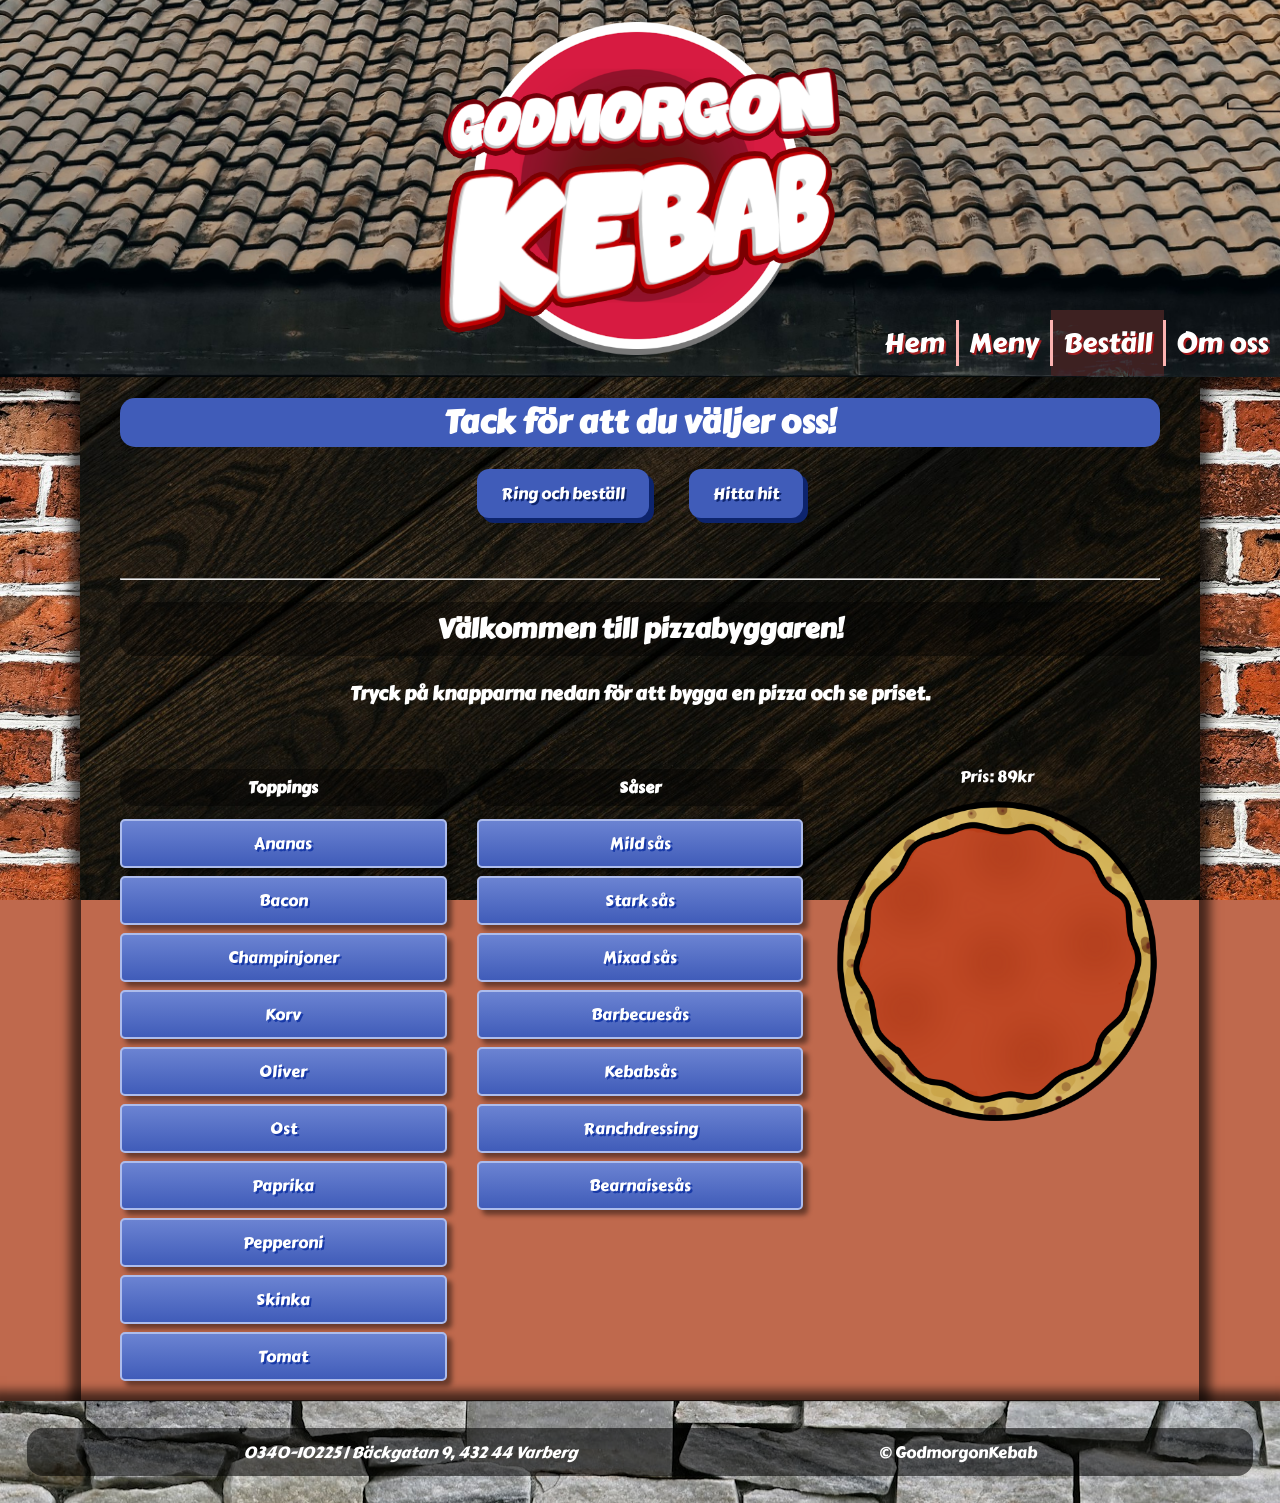
==== bestall/index.html @ c30881fc "Add text in <a> tag for screenreaders" ====
<!doctype html>
<html lang="en">
	<head>
		<meta charset="UTF-8" />
		<title>GodmorgonKebab</title>
		<link rel="stylesheet" href="/bestall/style.css" />
		<link rel="icon" type="image/x-icon" href="/favicon.png" />
		<meta name="viewport" content="width=device-width, initial-scale=1.0" />
	</head>
	<body>
		<header>
			<a href="/" id="logo">GodmorgonKebab Logo</a>
		</header>

		<nav>
			<ul>
				<li><a href="/">Hem</a>
					<div class="vl"></div></li>

				<li><a href="/meny/">Meny</a>
					<div class="vl"></div></li>

				<li><a href="/bestall/" class="active">Beställ</a>
					<div class="vl"></div></li>

				<li><a href="/om-oss/">Om&nbsp;oss</a>
			</ul>
		</nav>

		<main>
			<h1>Tack för att du väljer oss!</h1>

			<div class="button-container">
				<a class="btn" href="tel:034010225"> Ring och beställ </a>
				<a
					class="btn"
					href="https://maps.app.goo.gl/Prs6MSkH4iLj1oy38"
					target="_blank"
				>
					Hitta hit
				</a>
			</div>

			<hr />

			<h2>Välkommen till pizzabyggaren!</h2>
			<h3>Tryck på knapparna nedan för att bygga en pizza och se priset.</h3>
			<noscript
				>Tyvärr funkar i
                nte pizzabyggaren på din webbläsare!</noscript
			>

			<section class="pizza-builder">
				<div class="topping-column">
					<h4>Toppings</h4>
					<button type="button">Ananas</button>
					<button type="button">Bacon</button>
					<button type="button">Champinjoner</button>
					<button type="button">Korv</button>
					<button type="button">Oliver</button>
					<button type="button">Ost</button>
					<button type="button">Paprika</button>
					<button type="button">Pepperoni</button>
					<button type="button">Skinka</button>
					<button type="button">Tomat</button>
				</div>

				<div class="sauce-column">
					<h4>Såser</h4>
					<button type="button">Mild sås</button>
                    <button type="button">Stark sås</button>
                    <button type="button">Mixad sås</button>
					<button type="button">Barbecuesås</button>
					<button type="button">Kebabsås</button>
					<button type="button">Ranchdressing</button>
                    <button type="button">Bearnaisesås</button>
				</div>

				<div id="pizza">
                    <p id="price">Pris: 89kr</p>
					<script src="script.js"></script>
					<img
						src="/assets/images/toppings/bas.png"
						alt="Pizza Base"
						style="z-index: -2;"
					/>
				</div>
			</section>
		</main>

		<footer>
			<div class="footer-background">
				<address>0340-10225 | Bäckgatan 9, 432 44 Varberg</address>
				<p>&copy; GodmorgonKebab</p>
			</div>
		</footer>
	</body>
</html>
---- bestall/style.css ----
/* Importerar css koden från gemensamma css filen i parent folder */
@import url("/style.css");

button {
	font-family: "Carter One", system-ui;
	display: inline-block;
	padding: 12px 24px;
	background-image: linear-gradient(to top, var(--blue), var(--lighter-blue));
	color: white;
	text-decoration: none;
	border-radius: 5px;
	box-shadow: 5px 5px 5px rgb(0 0 0 / 0.45);
	text-shadow: 2px 2px 0 var(--darker-blue);
	border: 2px solid var(--lightest-blue);
	font-size: 1.1rem;
}

button:hover,
button:focus {
	filter: brightness(120%);
}

button:active {
	filter: brightness(100%);
}

h1,
h2,
h3 {
	text-align: center;
}

h1 {
	background-color: var(--blue);
	border-radius: 15px;
}

h2 {
	background-color: rgb(0 0 0 / 0.4);
	border-radius: 15px;
	padding: 6px 0;
	font-size: 1.7rem;
}

.btn {
	display: inline-block;
	padding: 12px 24px;
	background-color: var(--blue);
	color: white;
	text-decoration: none;
	border-radius: 12px;
	box-shadow: 5px 5px 0 var(--darkest-blue);
	text-shadow: 2px 2px 0 var(--darkest-blue);
	text-align: center;
}

.btn:hover,
.btn:focus {
	background-color: var(--darker-blue);
}

.btn:focus {
	outline: 5px dotted var(--lightest-blue);
}

.button-container {
	display: flex;
	justify-content: center;
	gap: 40px;
}

@media screen and (max-width: 786px) {
	.button-container {
		gap: 10px;
	}
}

hr {
	margin-top: 60px;
}

.pizza-builder {
	display: flex;
	flex-direction: row;
	flex-wrap: wrap;
	gap: 30px;
	margin-bottom: 20px;
	margin-top: 40px;
	justify-content: center;
	align-items: flex-start;
}

.topping-column,
.sauce-column {
	flex: 1;
	display: flex;
	flex-direction: column;
	gap: 8px;
}

.topping-column h4,
.sauce-column h4 {
	background-color: rgb(0 0 0 / 0.4);
	border-radius: 15px;
	padding: 6px 0;
	text-align: center;
	margin-bottom: 5px;
}

.topping-column button,
.sauce-column button {
	width: 100%;
	padding: 10px 12px;
	font-size: 1rem;
	max-width: 600px;
	align-self: center;
}

#pizza {
	flex: 1;
	min-width: 250px;
	max-width: 350px;
	position: relative;
	aspect-ratio: 1 / 1;
	border-radius: 50%;
	margin: 0 auto 60px;
	order: 1;
}

#pizza img {
	position: absolute;
	width: 100%;
	height: 100%;
	object-fit: contain;
	top: 50px;
	left: 0;
	pointer-events: none;
}

@media screen and (max-width: 786px) {
	.pizza-builder {
		flex-direction: column;
		align-items: center;
	}

	.topping-column,
	.sauce-column,
	#pizza {
		width: 100%;
		max-width: 400px;
	}
}

p {
	text-align: center;
}
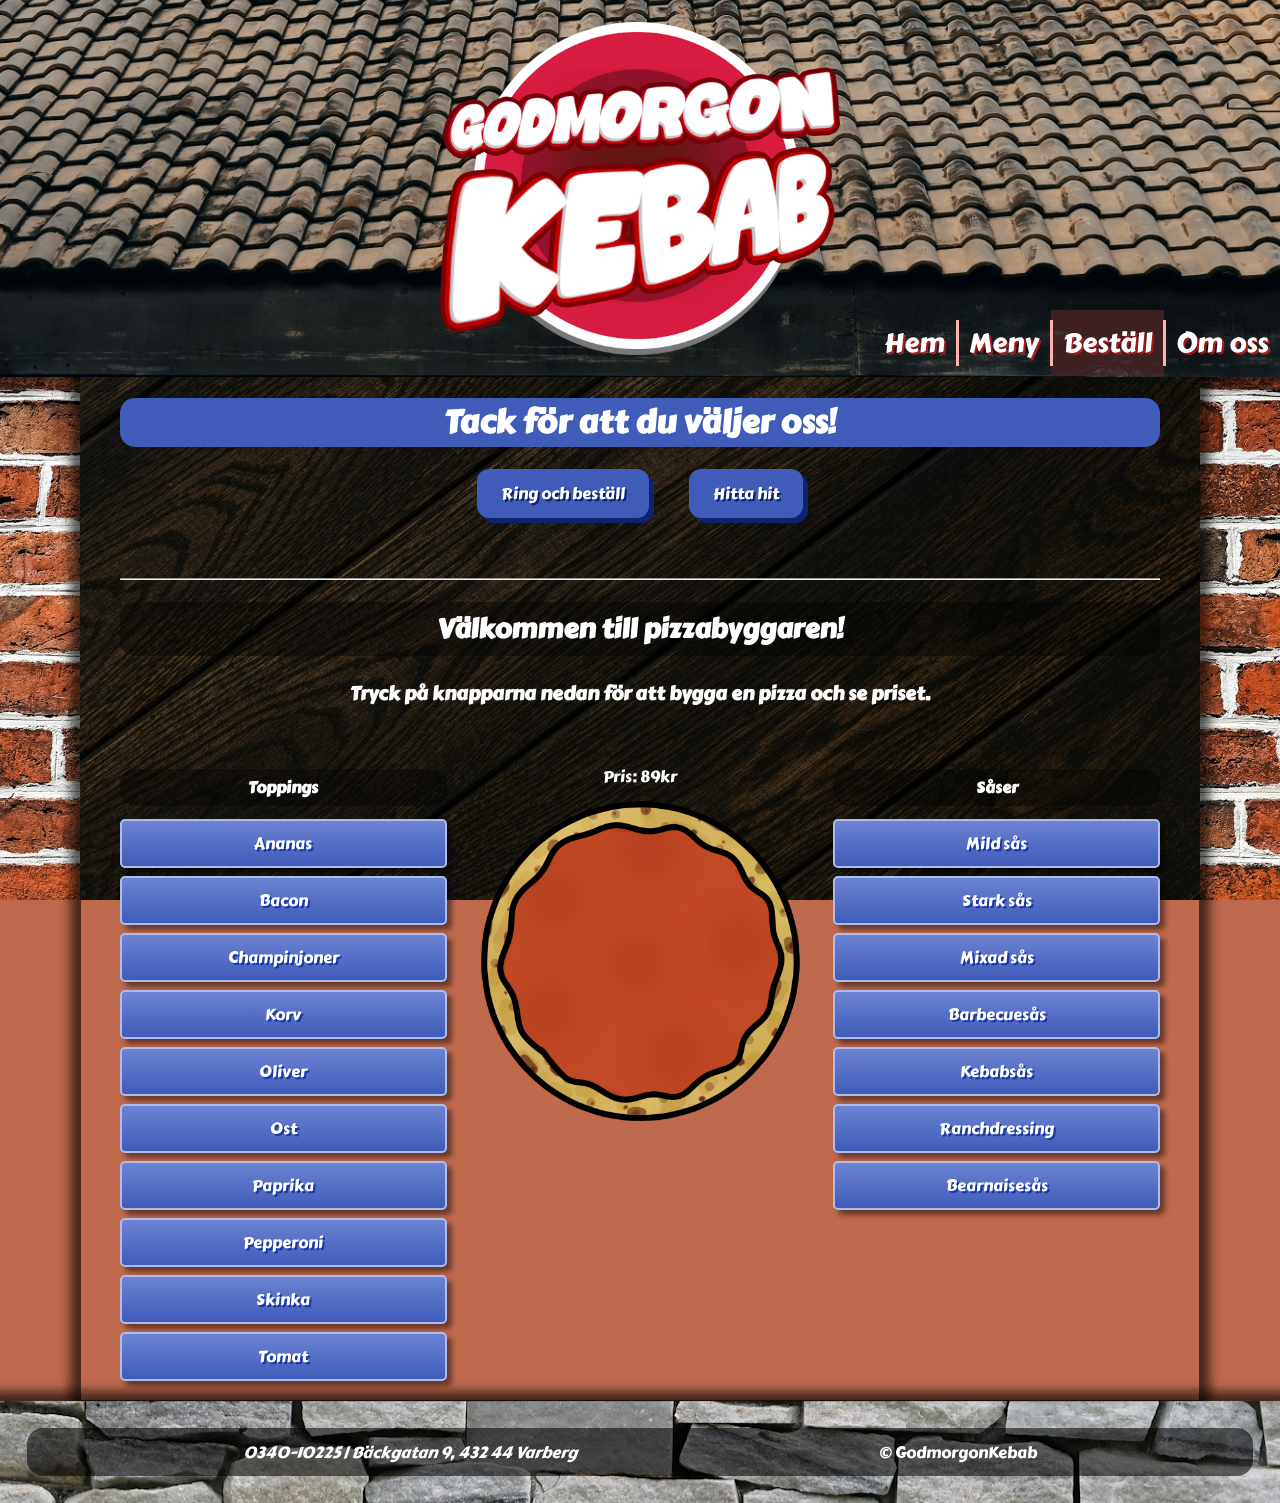
==== commit 66270633: "update html titles" ====
--- a/bestall/index.html
+++ b/bestall/index.html
@@ -2,7 +2,7 @@
 <html lang="en">
 	<head>
 		<meta charset="UTF-8" />
-		<title>GodmorgonKebab</title>
+		<title>Beställ</title>
 		<link rel="stylesheet" href="/bestall/style.css" />
 		<link rel="icon" type="image/x-icon" href="/favicon.png" />
 		<meta name="viewport" content="width=device-width, initial-scale=1.0" />
@@ -14,16 +14,22 @@
 
 		<nav>
 			<ul>
-				<li><a href="/">Hem</a>
-					<div class="vl"></div></li>
+				<li>
+					<a href="/">Hem</a>
+					<div class="vl"></div>
+				</li>
 
-				<li><a href="/meny/">Meny</a>
-					<div class="vl"></div></li>
+				<li>
+					<a href="/meny/">Meny</a>
+					<div class="vl"></div>
+				</li>
 
-				<li><a href="/bestall/" class="active">Beställ</a>
-					<div class="vl"></div></li>
+				<li>
+					<a href="/bestall/" class="active">Beställ</a>
+					<div class="vl"></div>
+				</li>
 
-				<li><a href="/om-oss/">Om&nbsp;oss</a>
+				<li><a href="/om-oss/">Om&nbsp;oss</a></li>
 			</ul>
 		</nav>
 
@@ -44,10 +50,11 @@
 			<hr />
 
 			<h2>Välkommen till pizzabyggaren!</h2>
-			<h3>Tryck på knapparna nedan för att bygga en pizza och se priset.</h3>
+			<h3>
+				Tryck på knapparna nedan för att bygga en pizza och se priset.
+			</h3>
 			<noscript
-				>Tyvärr funkar i
-                nte pizzabyggaren på din webbläsare!</noscript
+				>Tyvärr funkar i nte pizzabyggaren på din webbläsare!</noscript
 			>
 
 			<section class="pizza-builder">
@@ -68,16 +75,16 @@
 				<div class="sauce-column">
 					<h4>Såser</h4>
 					<button type="button">Mild sås</button>
-                    <button type="button">Stark sås</button>
-                    <button type="button">Mixad sås</button>
+					<button type="button">Stark sås</button>
+					<button type="button">Mixad sås</button>
 					<button type="button">Barbecuesås</button>
 					<button type="button">Kebabsås</button>
 					<button type="button">Ranchdressing</button>
-                    <button type="button">Bearnaisesås</button>
+					<button type="button">Bearnaisesås</button>
 				</div>
 
 				<div id="pizza">
-                    <p id="price">Pris: 89kr</p>
+					<p id="price">Pris: 89kr</p>
 					<script src="script.js"></script>
 					<img
 						src="/assets/images/toppings/bas.png"
--- a/bestall/style.css
+++ b/bestall/style.css
@@ -90,6 +90,14 @@
 	align-items: flex-start;
 }
 
+.topping-column {
+	order: 1;
+}
+
+.sauce-column {
+	order: 3;
+}
+
 .topping-column,
 .sauce-column {
 	flex: 1;
@@ -119,12 +127,12 @@
 #pizza {
 	flex: 1;
 	min-width: 250px;
-	max-width: 350px;
+	max-width: 400px;
 	position: relative;
 	aspect-ratio: 1 / 1;
 	border-radius: 50%;
 	margin: 0 auto 60px;
-	order: 1;
+	order: 2;
 }
 
 #pizza img {
@@ -147,7 +155,11 @@
 	.sauce-column,
 	#pizza {
 		width: 100%;
-		max-width: 400px;
+		max-width: 268px;
+	}
+
+	#pizza {
+		order: -1;
 	}
 }
 
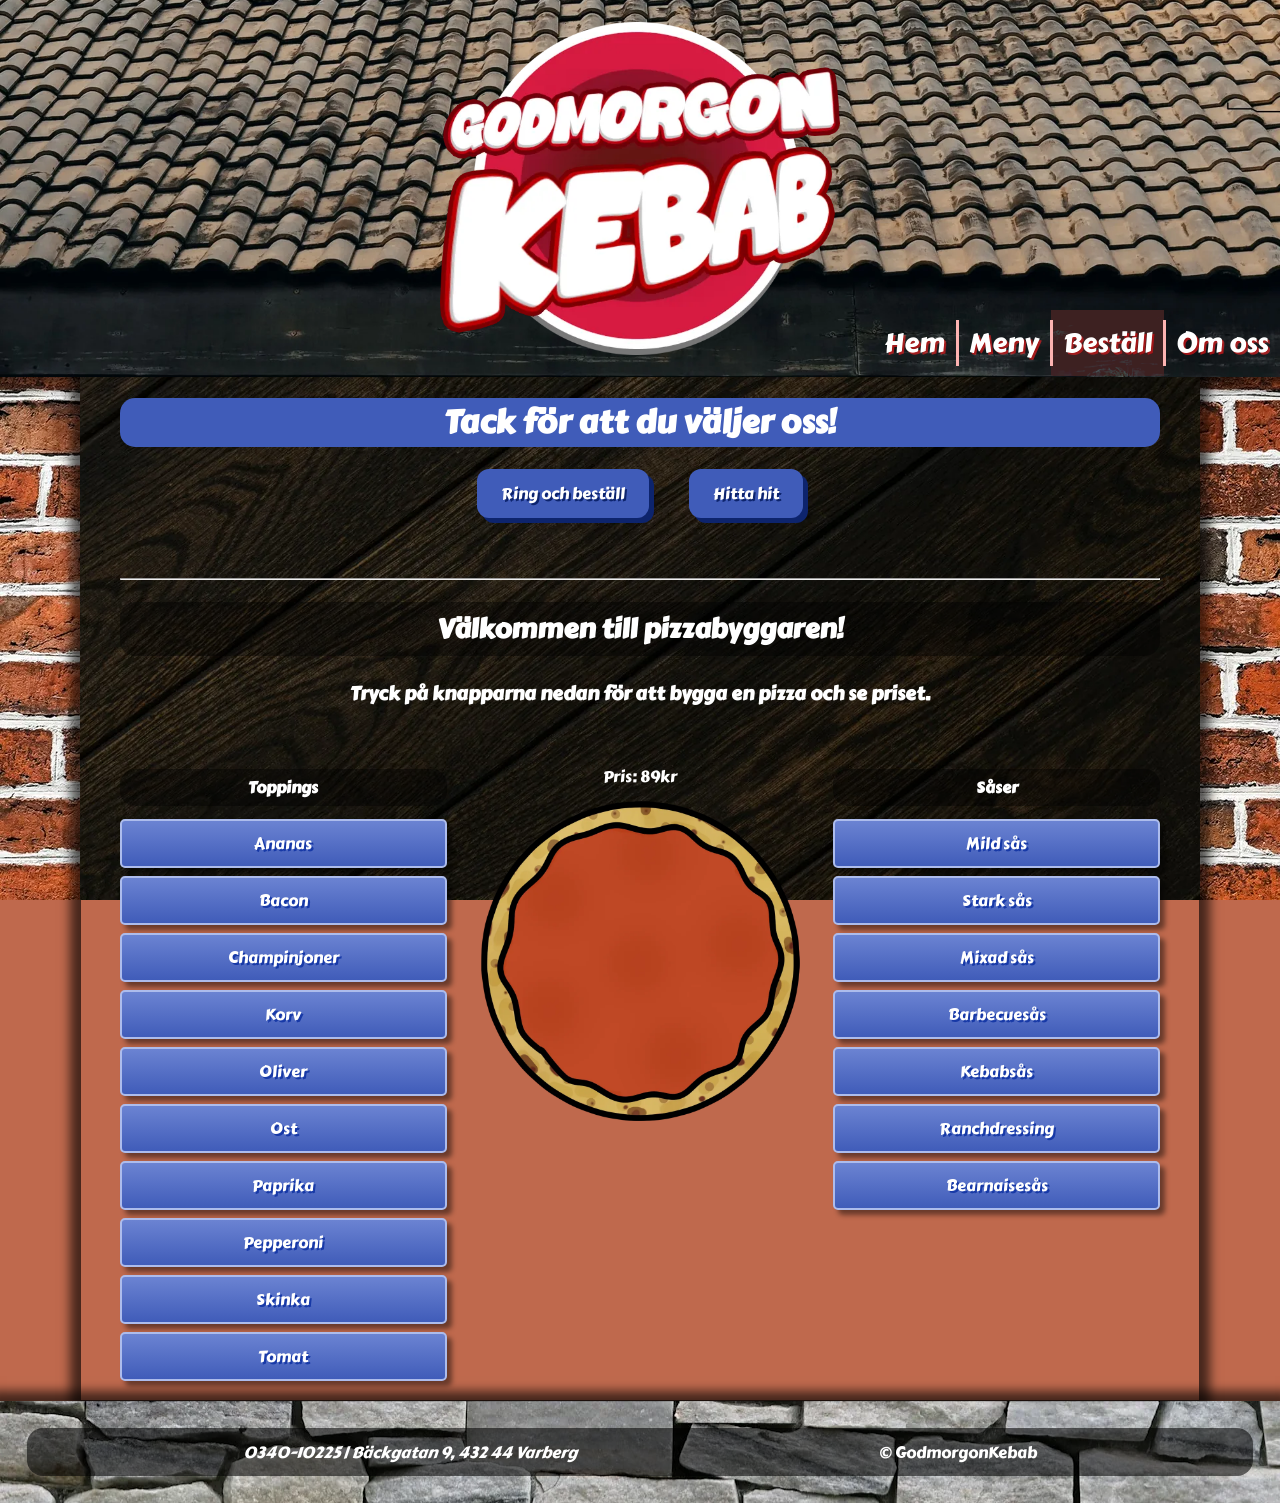
==== commit ebb88dbb: "Optimize assets and update refrences" ====
--- a/bestall/index.html
+++ b/bestall/index.html
@@ -1,4 +1,4 @@
-<!doctype html>
+<!doctype html> <!-- GJORD AV JONATHAN -->
 <html lang="en">
 	<head>
 		<meta charset="UTF-8" />
@@ -87,7 +87,7 @@
 					<p id="price">Pris: 89kr</p>
 					<script src="script.js"></script>
 					<img
-						src="/assets/images/toppings/bas.png"
+						src="/assets/images/toppings/bas.webp"
 						alt="Pizza Base"
 						style="z-index: -2;"
 					/>
--- a/bestall/style.css
+++ b/bestall/style.css
@@ -1,6 +1,7 @@
 /* Importerar css koden från gemensamma css filen i parent folder */
 @import url("/style.css");
 
+/* GJORD AV JONATHAN */
 button {
 	font-family: "Carter One", system-ui;
 	display: inline-block;
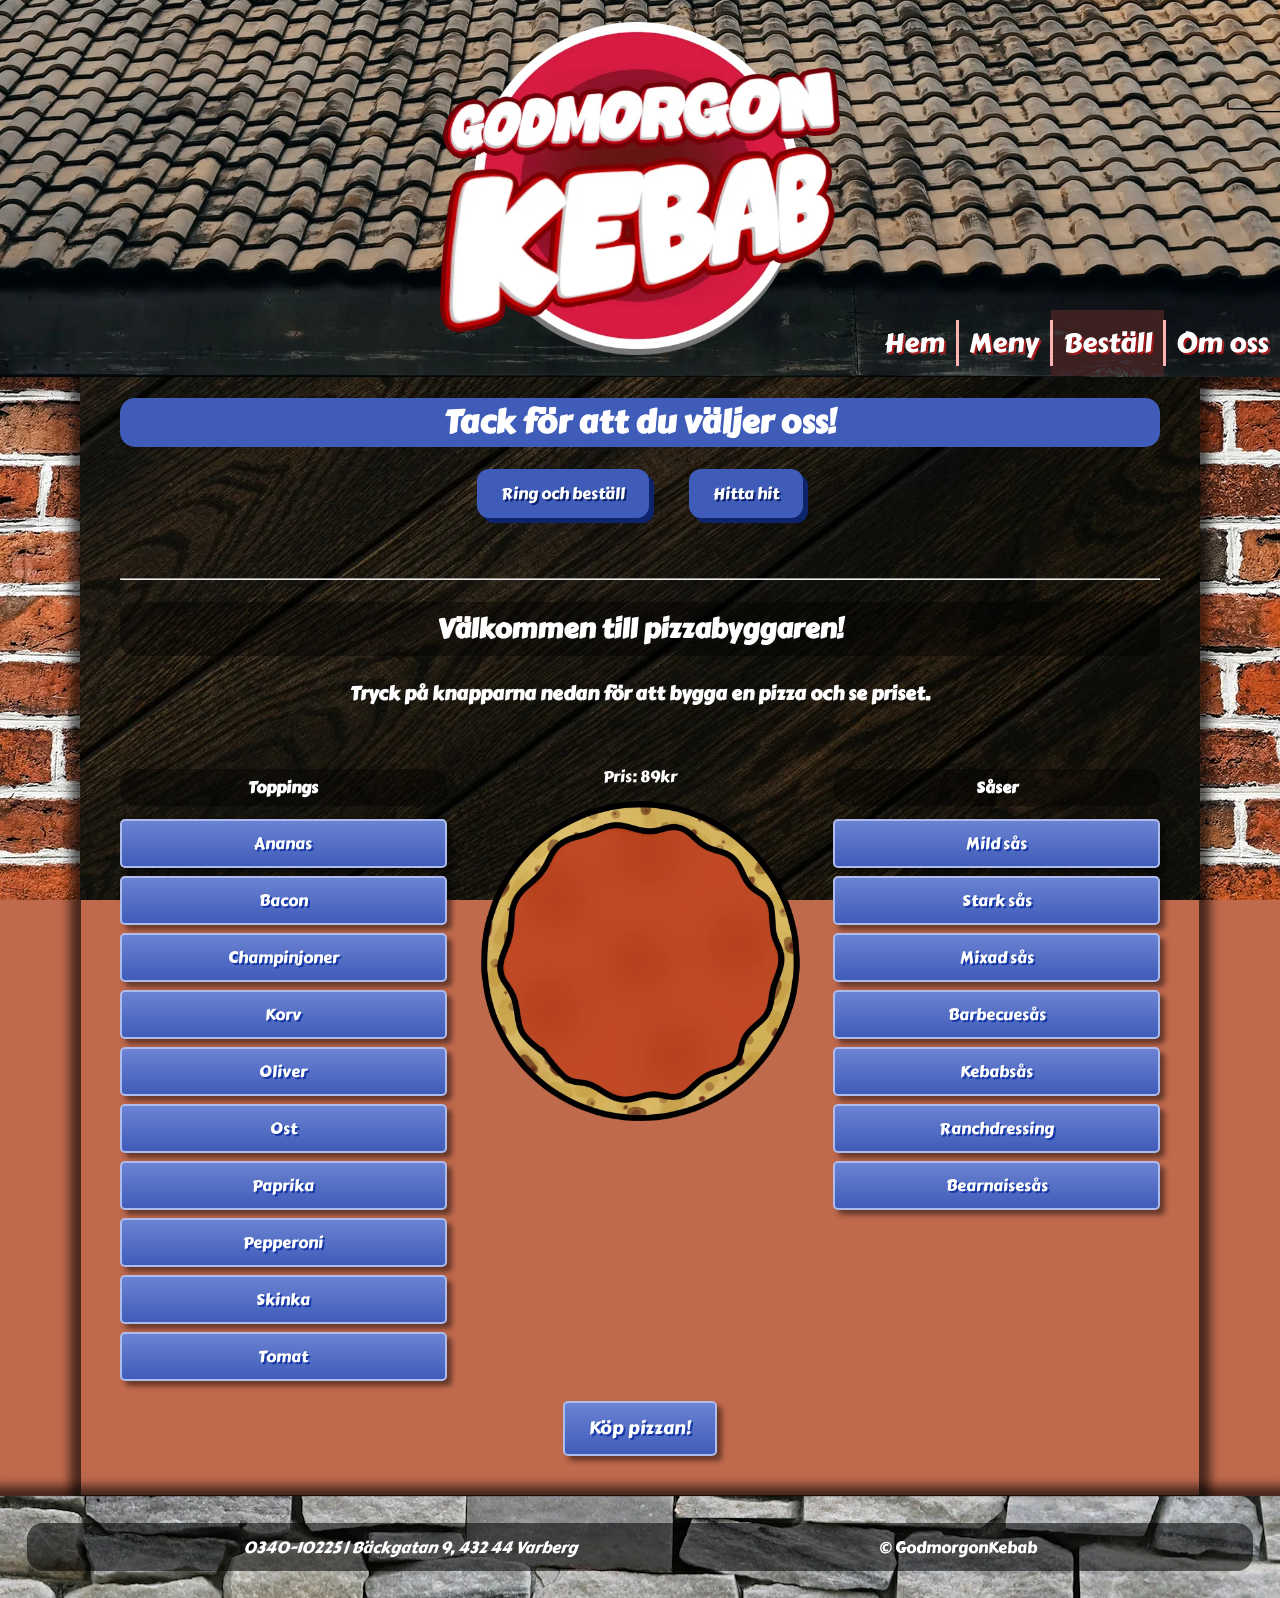
==== commit 60df1222: "Add button for buying the custom pizza" ====
--- a/bestall/index.html
+++ b/bestall/index.html
@@ -1,4 +1,5 @@
-<!doctype html> <!-- GJORD AV JONATHAN -->
+<!doctype html>
+<!-- GJORD AV JONATHAN -->
 <html lang="en">
 	<head>
 		<meta charset="UTF-8" />
@@ -85,7 +86,6 @@
 
 				<div id="pizza">
 					<p id="price">Pris: 89kr</p>
-					<script src="script.js"></script>
 					<img
 						src="/assets/images/toppings/bas.webp"
 						alt="Pizza Base"
@@ -93,6 +93,10 @@
 					/>
 				</div>
 			</section>
+
+			<div class="centered">
+				<button id="buy" type="button">Köp pizzan!</button>
+			</div>
 		</main>
 
 		<footer>
@@ -101,5 +105,7 @@
 				<p>&copy; GodmorgonKebab</p>
 			</div>
 		</footer>
+
+		<script src="script.js"></script>
 	</body>
 </html>
--- a/bestall/style.css
+++ b/bestall/style.css
@@ -146,6 +146,12 @@
 	pointer-events: none;
 }
 
+.centered {
+	display: flex;
+	justify-content: center;
+	margin-bottom: 40px;
+}
+
 @media screen and (max-width: 786px) {
 	.pizza-builder {
 		flex-direction: column;
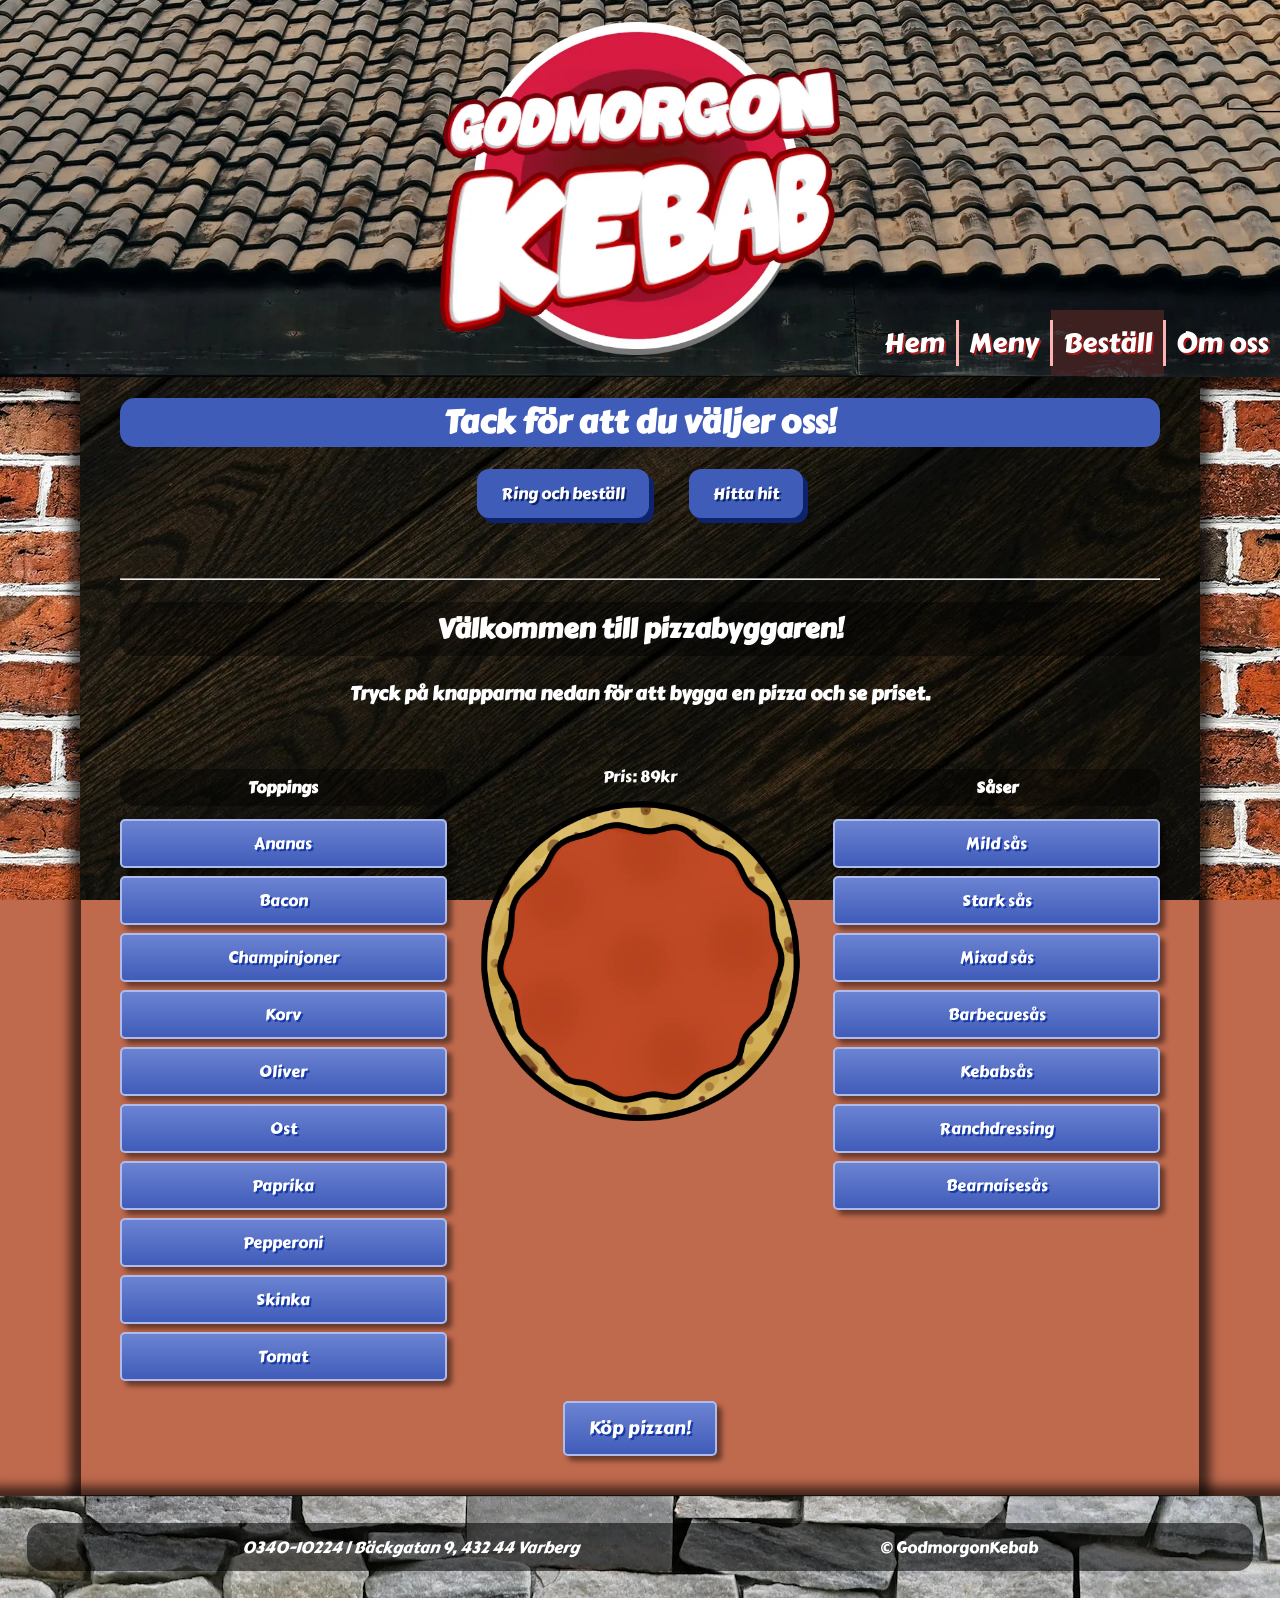
==== commit 459532e2: "Replace phone number with a random one It was previously the number to Campino Varberg Pizzeria, by " ====
--- a/bestall/index.html
+++ b/bestall/index.html
@@ -1,5 +1,4 @@
-<!doctype html>
-<!-- GJORD AV JONATHAN -->
+<!doctype html> <!-- GJORD AV JONATHAN -->
 <html lang="en">
 	<head>
 		<meta charset="UTF-8" />
@@ -38,7 +37,7 @@
 			<h1>Tack för att du väljer oss!</h1>
 
 			<div class="button-container">
-				<a class="btn" href="tel:034010225"> Ring och beställ </a>
+				<a class="btn" href="tel:034010224"> Ring och beställ </a>
 				<a
 					class="btn"
 					href="https://maps.app.goo.gl/Prs6MSkH4iLj1oy38"
@@ -101,7 +100,7 @@
 
 		<footer>
 			<div class="footer-background">
-				<address>0340-10225 | Bäckgatan 9, 432 44 Varberg</address>
+				<address>0340-10224 | Bäckgatan 9, 432 44 Varberg</address>
 				<p>&copy; GodmorgonKebab</p>
 			</div>
 		</footer>
